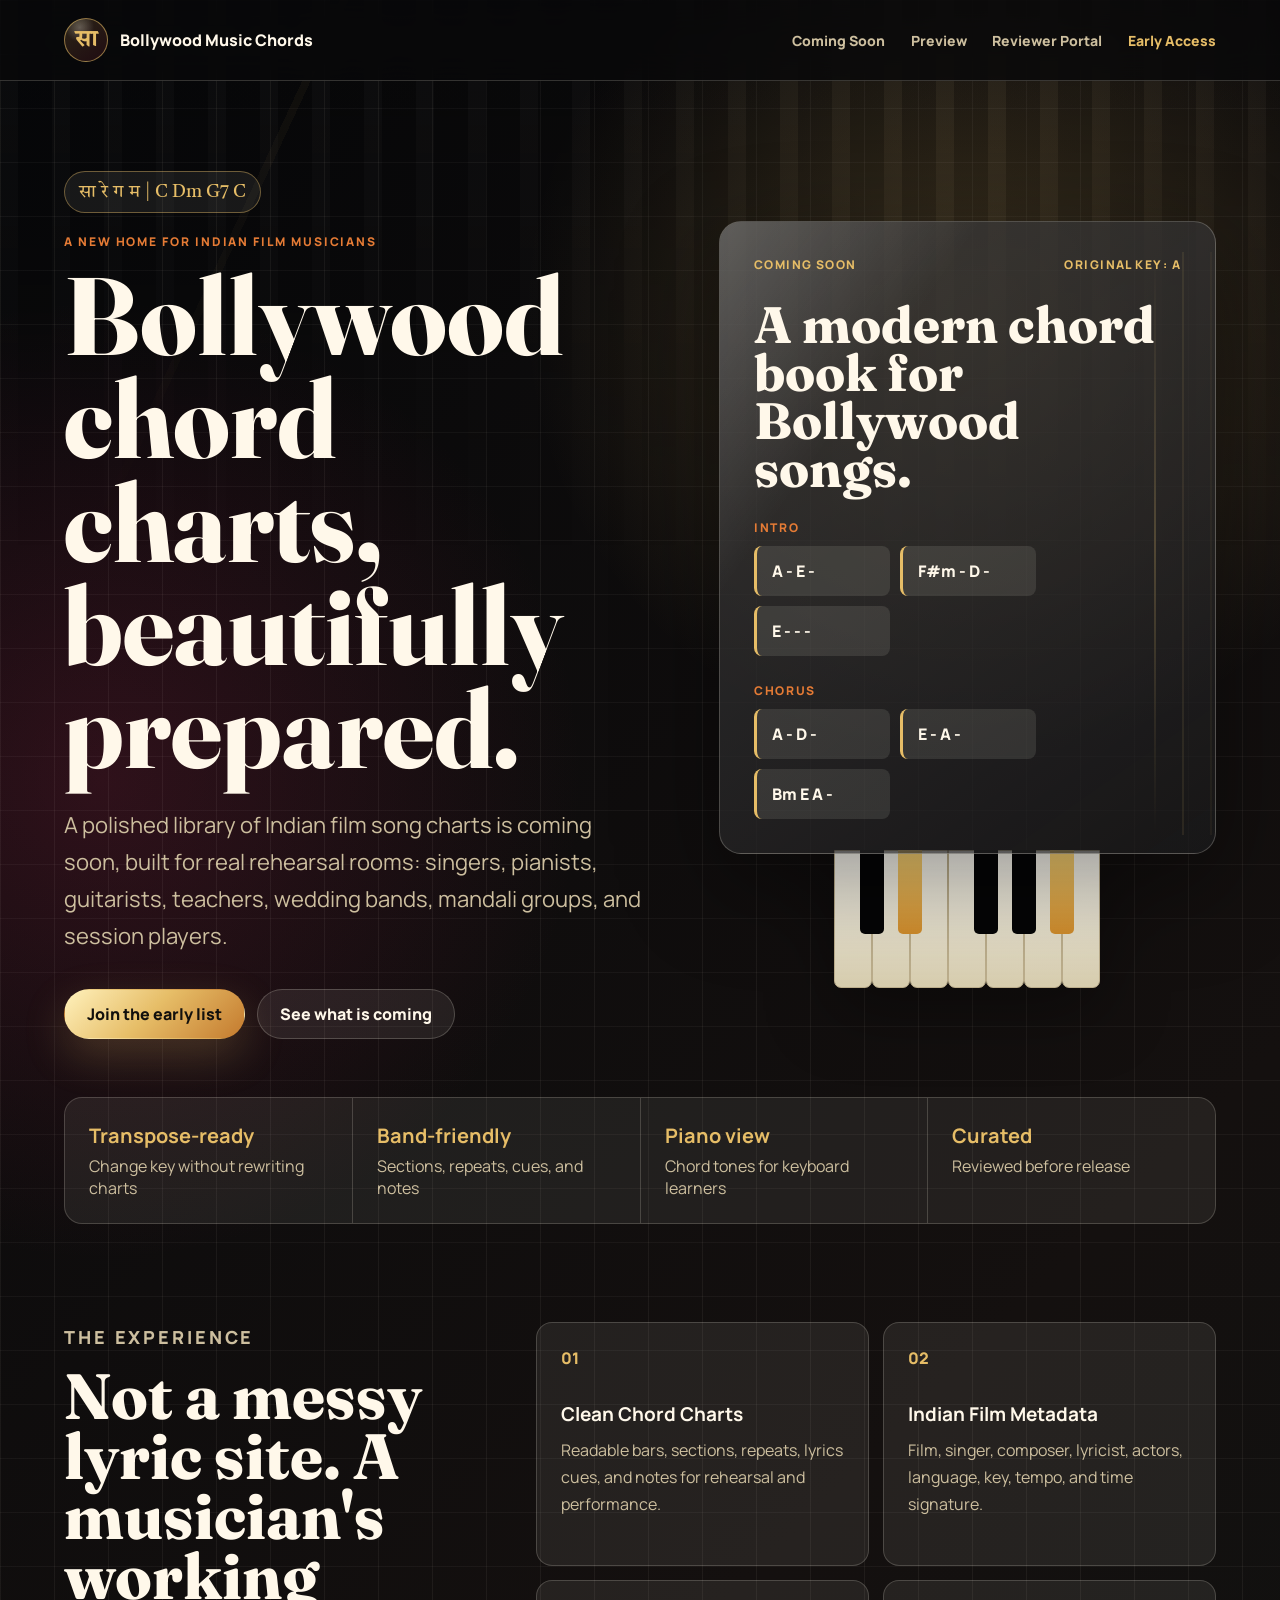
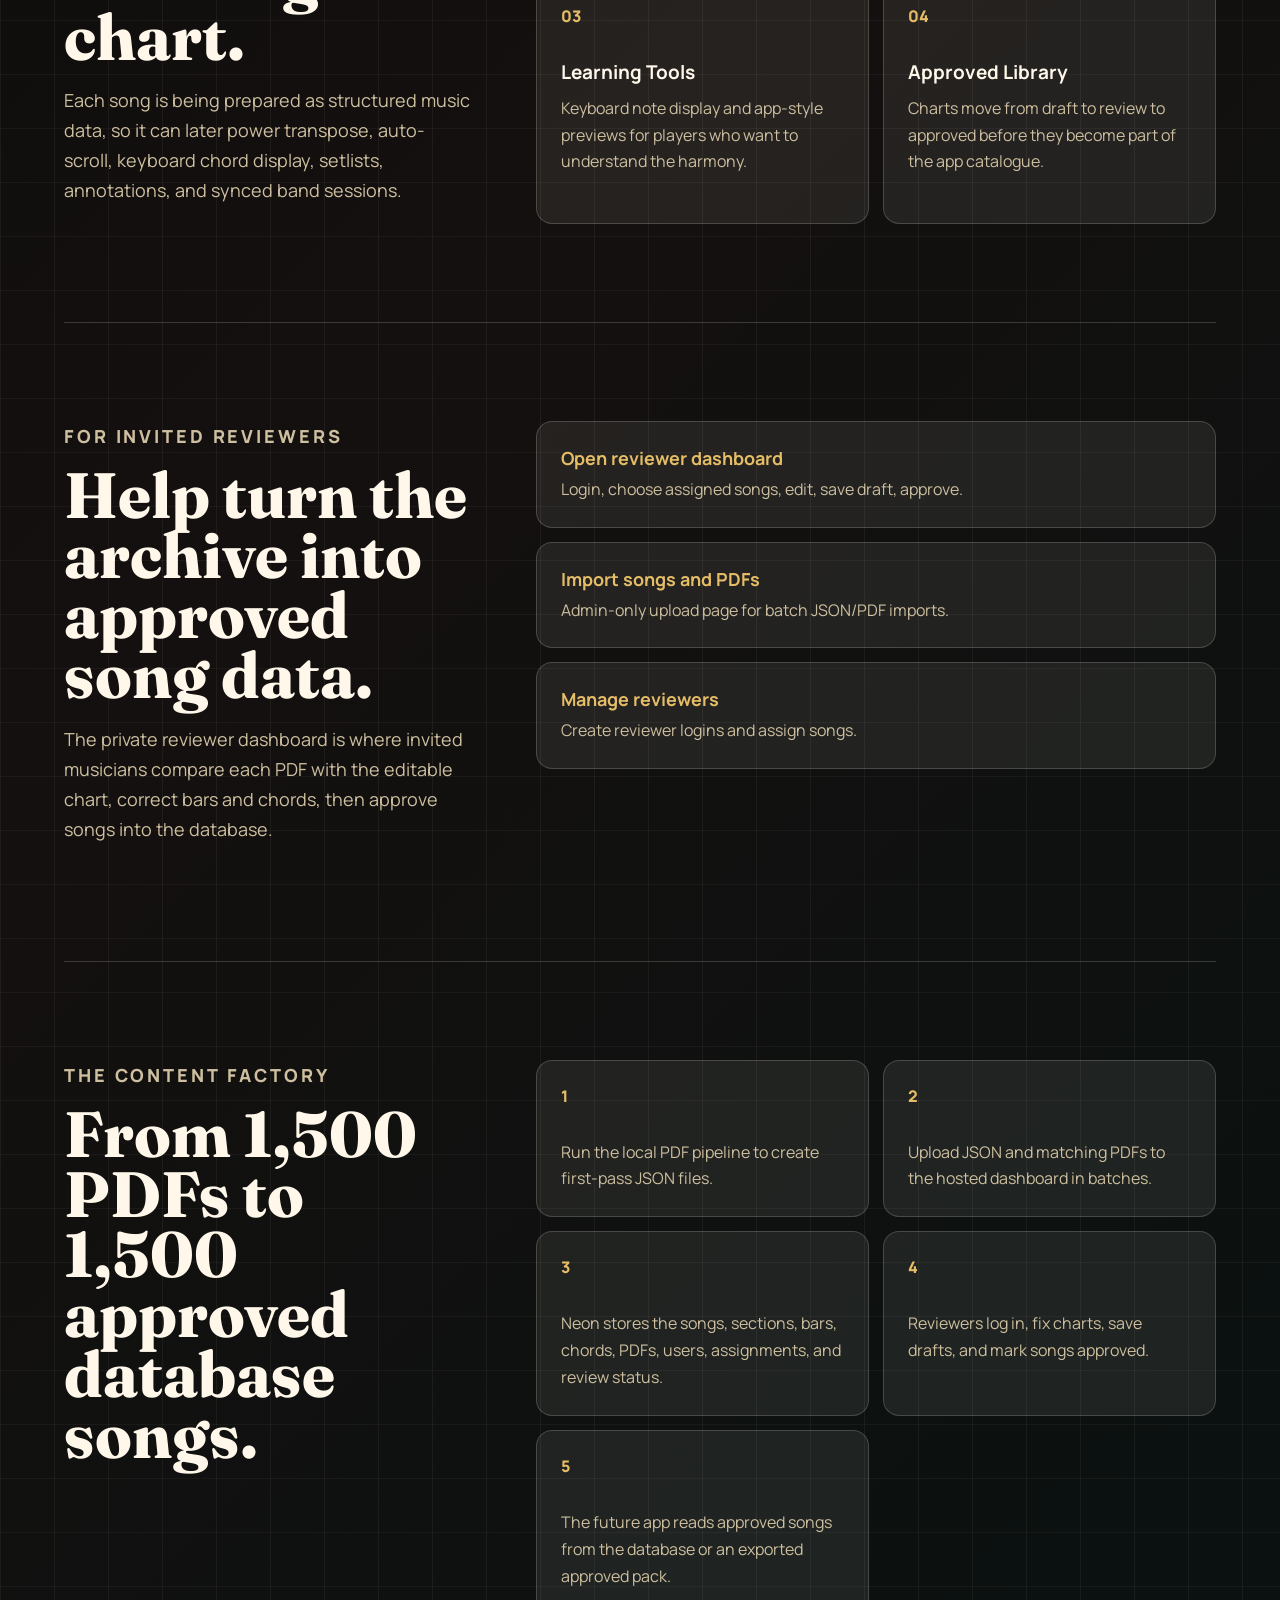
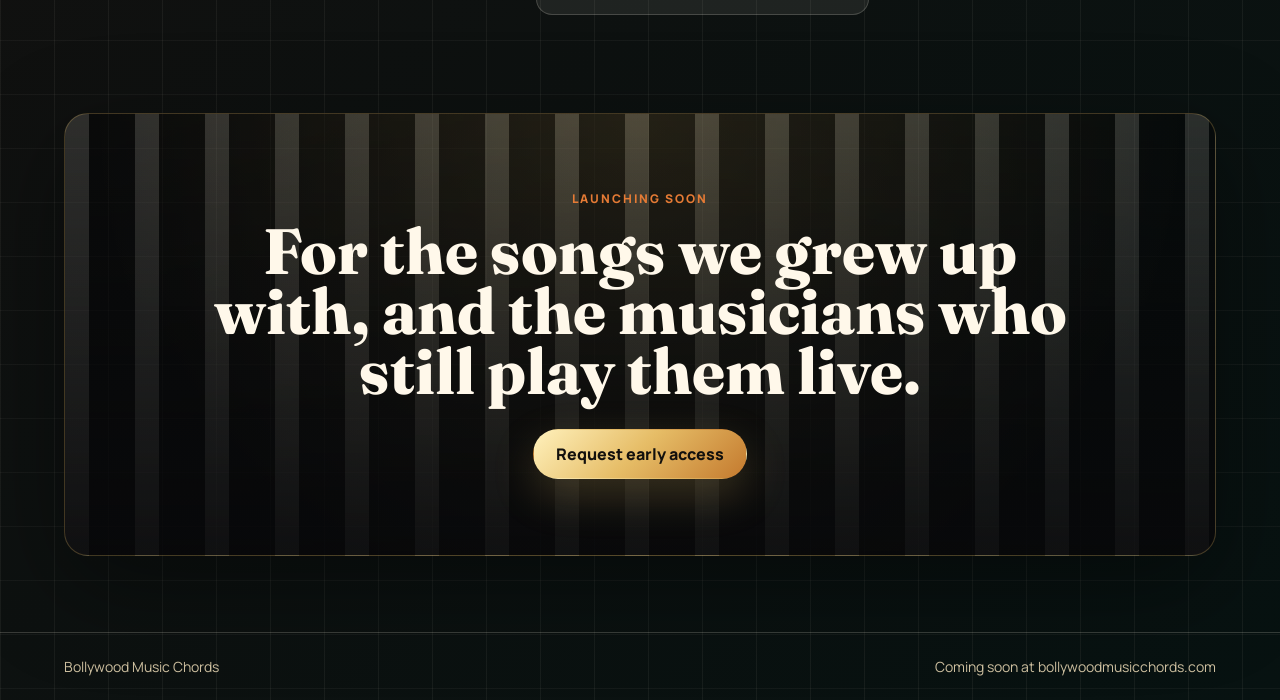
==== index.html @ 5c62defc "Initial public landing page" ====
<!doctype html>
<html lang="en">
<head>
  <meta charset="utf-8">
  <meta name="viewport" content="width=device-width, initial-scale=1">
  <title>Bollywood Music Chords | Coming Soon</title>
  <meta name="description" content="A premium Indian film music chord chart library for singers, pianists, guitarists, teachers, bands, and worship or event musicians. Coming soon.">
  <link rel="preconnect" href="https://fonts.googleapis.com">
  <link rel="preconnect" href="https://fonts.gstatic.com" crossorigin>
  <link href="https://fonts.googleapis.com/css2?family=Fraunces:opsz,wght@9..144,650;9..144,760&family=Manrope:wght@400;600;700;800&family=Tiro+Devanagari+Hindi:ital@0;1&display=swap" rel="stylesheet">
  <link rel="stylesheet" href="styles.css">
</head>
<body>
  <header class="site-header">
    <a class="brand" href="#top" aria-label="Bollywood Music Chords home">
      <span class="brand-mark">सा</span>
      <span>Bollywood Music Chords</span>
    </a>
    <nav aria-label="Primary navigation">
      <a href="#coming-soon">Coming Soon</a>
      <a href="#preview">Preview</a>
      <a href="#reviewers">Reviewer Portal</a>
      <a class="nav-cta" href="mailto:hello@bollywoodmusicchords.com?subject=Early%20access">Early Access</a>
    </nav>
  </header>

  <main id="top">
    <section class="hero" id="coming-soon">
      <div class="hero-copy">
        <p class="raag-line">सा रे ग म | C Dm G7 C</p>
        <p class="eyebrow">A new home for Indian film musicians</p>
        <h1>Bollywood chord charts, beautifully prepared.</h1>
        <p class="hero-text">A polished library of Indian film song charts is coming soon, built for real rehearsal rooms: singers, pianists, guitarists, teachers, wedding bands, mandali groups, and session players.</p>
        <div class="hero-actions">
          <a class="button primary" href="mailto:hello@bollywoodmusicchords.com?subject=Please%20add%20me%20to%20the%20early%20access%20list">Join the early list</a>
          <a class="button secondary" href="#preview">See what is coming</a>
        </div>
      </div>

      <div class="stage-visual" aria-label="Piano themed chord chart preview">
        <div class="tanpura-line"></div>
        <div class="chart-card">
          <div class="chart-header">
            <span>Coming Soon</span>
            <span>Original Key: A</span>
          </div>
          <h2>A modern chord book for Bollywood songs.</h2>
          <div class="chart-section">
            <p>Intro</p>
            <div class="bar-row">
              <span>A - E -</span>
              <span>F#m - D -</span>
              <span>E - - -</span>
            </div>
          </div>
          <div class="chart-section">
            <p>Chorus</p>
            <div class="bar-row">
              <span>A - D -</span>
              <span>E - A -</span>
              <span>Bm E A -</span>
            </div>
          </div>
        </div>
        <div class="piano">
          <i></i><b></b><i></i><b class="lit"></b><i></i><i></i><b></b><i></i><b></b><i></i><b class="lit"></b><i></i>
        </div>
      </div>
    </section>

    <section class="launch-strip">
      <div>
        <strong>Transpose-ready</strong>
        <span>Change key without rewriting charts</span>
      </div>
      <div>
        <strong>Band-friendly</strong>
        <span>Sections, repeats, cues, and notes</span>
      </div>
      <div>
        <strong>Piano view</strong>
        <span>Chord tones for keyboard learners</span>
      </div>
      <div>
        <strong>Curated</strong>
        <span>Reviewed before release</span>
      </div>
    </section>

    <section class="preview-section" id="preview">
      <div class="section-copy">
        <p class="eyebrow">The experience</p>
        <h2>Not a messy lyric site. A musician's working chart.</h2>
        <p>Each song is being prepared as structured music data, so it can later power transpose, auto-scroll, keyboard chord display, setlists, annotations, and synced band sessions.</p>
      </div>
      <div class="feature-grid">
        <article>
          <span>01</span>
          <h3>Clean Chord Charts</h3>
          <p>Readable bars, sections, repeats, lyrics cues, and notes for rehearsal and performance.</p>
        </article>
        <article>
          <span>02</span>
          <h3>Indian Film Metadata</h3>
          <p>Film, singer, composer, lyricist, actors, language, key, tempo, and time signature.</p>
        </article>
        <article>
          <span>03</span>
          <h3>Learning Tools</h3>
          <p>Keyboard note display and app-style previews for players who want to understand the harmony.</p>
        </article>
        <article>
          <span>04</span>
          <h3>Approved Library</h3>
          <p>Charts move from draft to review to approved before they become part of the app catalogue.</p>
        </article>
      </div>
    </section>

    <section class="reviewer-section" id="reviewers">
      <div>
        <p class="eyebrow">For invited reviewers</p>
        <h2>Help turn the archive into approved song data.</h2>
        <p>The private reviewer dashboard is where invited musicians compare each PDF with the editable chart, correct bars and chords, then approve songs into the database.</p>
      </div>
      <div class="reviewer-links">
        <a class="link-card" href="https://indian-music-chord-pipeline.onrender.com/">
          <strong>Open reviewer dashboard</strong>
          <span>Login, choose assigned songs, edit, save draft, approve.</span>
        </a>
        <a class="link-card" href="https://indian-music-chord-pipeline.onrender.com/admin/import-json">
          <strong>Import songs and PDFs</strong>
          <span>Admin-only upload page for batch JSON/PDF imports.</span>
        </a>
        <a class="link-card" href="https://indian-music-chord-pipeline.onrender.com/admin/users">
          <strong>Manage reviewers</strong>
          <span>Create reviewer logins and assign songs.</span>
        </a>
      </div>
    </section>

    <section class="factory-section">
      <div class="section-copy">
        <p class="eyebrow">The content factory</p>
        <h2>From 1,500 PDFs to 1,500 approved database songs.</h2>
      </div>
      <div class="factory-steps">
        <article><strong>1</strong><p>Run the local PDF pipeline to create first-pass JSON files.</p></article>
        <article><strong>2</strong><p>Upload JSON and matching PDFs to the hosted dashboard in batches.</p></article>
        <article><strong>3</strong><p>Neon stores the songs, sections, bars, chords, PDFs, users, assignments, and review status.</p></article>
        <article><strong>4</strong><p>Reviewers log in, fix charts, save drafts, and mark songs approved.</p></article>
        <article><strong>5</strong><p>The future app reads approved songs from the database or an exported approved pack.</p></article>
      </div>
    </section>

    <section class="cta">
      <p class="eyebrow">Launching soon</p>
      <h2>For the songs we grew up with, and the musicians who still play them live.</h2>
      <a class="button primary" href="mailto:hello@bollywoodmusicchords.com?subject=Bollywood%20Music%20Chords%20early%20access">Request early access</a>
    </section>
  </main>

  <footer>
    <span>Bollywood Music Chords</span>
    <span>Coming soon at bollywoodmusicchords.com</span>
  </footer>
</body>
</html>
---- styles.css ----
:root {
  --ink: #fff8ea;
  --muted: #cdbf9f;
  --deep: #0b0d0f;
  --deep-2: #15100f;
  --panel: rgba(255, 248, 234, .08);
  --panel-strong: rgba(255, 248, 234, .14);
  --line: rgba(255, 248, 234, .18);
  --gold: #e6bd67;
  --saffron: #e57b35;
  --ruby: #9f2449;
  --teal: #0fa6a0;
  --shadow: 0 30px 100px rgba(0, 0, 0, .42);
}

* {
  box-sizing: border-box;
}

html {
  scroll-behavior: smooth;
}

body {
  margin: 0;
  color: var(--ink);
  background:
    linear-gradient(90deg, rgba(255, 248, 234, .055) 1px, transparent 1px),
    linear-gradient(rgba(255, 248, 234, .045) 1px, transparent 1px),
    radial-gradient(circle at 76% 8%, rgba(230, 189, 103, .24), transparent 28rem),
    radial-gradient(circle at 8% 20%, rgba(159, 36, 73, .24), transparent 30rem),
    linear-gradient(135deg, #07080a 0%, #14100f 45%, #071211 100%);
  background-size: 54px 54px, 54px 54px, auto, auto, auto;
  font-family: "Manrope", system-ui, sans-serif;
}

body::before {
  content: "";
  position: fixed;
  inset: 0;
  z-index: -1;
  opacity: .48;
  background:
    linear-gradient(115deg, transparent 0 20%, rgba(230, 189, 103, .12) 20% 20.5%, transparent 20.5% 100%),
    repeating-linear-gradient(90deg, rgba(255, 248, 234, .06) 0 18px, rgba(5, 5, 6, .62) 18px 52px);
  mask-image: linear-gradient(to bottom, rgba(0, 0, 0, .78), transparent 62%);
  pointer-events: none;
}

a {
  color: inherit;
  text-decoration: none;
}

.site-header {
  position: sticky;
  top: 0;
  z-index: 20;
  display: flex;
  align-items: center;
  justify-content: space-between;
  gap: 24px;
  padding: 18px clamp(18px, 5vw, 76px);
  border-bottom: 1px solid var(--line);
  background: rgba(8, 8, 10, .78);
  backdrop-filter: blur(18px);
}

.brand,
nav,
.hero-actions,
.launch-strip,
.chart-header,
.bar-row,
.reviewer-links,
footer {
  display: flex;
}

.brand {
  align-items: center;
  gap: 12px;
  font-weight: 800;
}

.brand-mark {
  display: grid;
  width: 44px;
  height: 44px;
  place-items: center;
  border: 1px solid rgba(230, 189, 103, .58);
  border-radius: 50%;
  color: var(--gold);
  background:
    radial-gradient(circle at 35% 20%, rgba(255, 248, 234, .28), transparent 34%),
    linear-gradient(145deg, rgba(230, 189, 103, .16), rgba(159, 36, 73, .16));
  font-family: "Tiro Devanagari Hindi", serif;
  font-size: 23px;
}

nav {
  align-items: center;
  gap: clamp(12px, 2vw, 28px);
  color: var(--muted);
  font-size: 14px;
  font-weight: 800;
}

nav a {
  white-space: nowrap;
}

.nav-cta {
  color: var(--gold);
}

.hero {
  min-height: calc(100vh - 81px);
  display: grid;
  grid-template-columns: minmax(0, 1fr) minmax(430px, .86fr);
  align-items: center;
  gap: clamp(34px, 6vw, 92px);
  padding: clamp(52px, 7vw, 110px) clamp(18px, 5vw, 76px) 58px;
}

.hero-copy {
  max-width: 840px;
}

.raag-line {
  display: inline-flex;
  margin: 0 0 20px;
  border: 1px solid rgba(230, 189, 103, .42);
  border-radius: 999px;
  padding: 8px 14px;
  color: var(--gold);
  background: rgba(255, 248, 234, .07);
  font-family: "Tiro Devanagari Hindi", serif;
  font-size: 18px;
}

.eyebrow {
  margin: 0 0 14px;
  color: var(--saffron);
  font-size: 12px;
  font-weight: 800;
  letter-spacing: .16em;
  text-transform: uppercase;
}

h1,
h2 {
  margin: 0;
  font-family: "Fraunces", serif;
  font-weight: 760;
  line-height: .94;
  letter-spacing: 0;
}

h1 {
  max-width: 900px;
  font-size: clamp(52px, 8.6vw, 116px);
}

h2 {
  font-size: clamp(34px, 5vw, 72px);
}

h3 {
  margin: 0 0 10px;
  font-size: 19px;
}

.hero-text,
.section-copy p,
.reviewer-section p,
.feature-grid p,
.factory-steps p,
.link-card span {
  color: var(--muted);
  line-height: 1.68;
}

.hero-text {
  max-width: 720px;
  margin: 26px 0 0;
  font-size: clamp(18px, 2vw, 22px);
}

.hero-actions {
  flex-wrap: wrap;
  gap: 12px;
  margin-top: 34px;
}

.button {
  display: inline-flex;
  min-height: 50px;
  align-items: center;
  justify-content: center;
  border: 1px solid transparent;
  border-radius: 999px;
  padding: 0 22px;
  font-weight: 800;
}

.button.primary {
  color: #12100d;
  background: linear-gradient(135deg, #fff1bc, var(--gold) 48%, #c47a2e);
  box-shadow: 0 16px 44px rgba(230, 189, 103, .22);
}

.button.secondary {
  color: var(--ink);
  border-color: rgba(255, 248, 234, .2);
  background: rgba(255, 248, 234, .08);
}

.stage-visual {
  position: relative;
  min-height: 560px;
  display: grid;
  align-content: end;
}

.tanpura-line {
  position: absolute;
  top: 4%;
  right: 12%;
  bottom: 20%;
  width: 2px;
  background: linear-gradient(to bottom, transparent, rgba(230, 189, 103, .9), transparent);
  box-shadow: 28px 0 0 rgba(230, 189, 103, .34), 56px 0 0 rgba(230, 189, 103, .18);
}

.chart-card {
  position: relative;
  z-index: 1;
  overflow: hidden;
  border: 1px solid rgba(255, 248, 234, .22);
  border-radius: 22px;
  padding: clamp(22px, 3vw, 34px);
  background:
    linear-gradient(145deg, rgba(255, 248, 234, .16), rgba(255, 248, 234, .045)),
    rgba(12, 12, 14, .72);
  box-shadow: var(--shadow);
}

.chart-card::before {
  content: "";
  position: absolute;
  inset: 0;
  background: linear-gradient(125deg, rgba(255, 255, 255, .2), transparent 28%);
  pointer-events: none;
}

.chart-header {
  position: relative;
  justify-content: space-between;
  gap: 12px;
  margin-bottom: 28px;
  color: var(--gold);
  font-size: 12px;
  font-weight: 800;
  letter-spacing: .12em;
  text-transform: uppercase;
}

.chart-card h2 {
  position: relative;
  max-width: 460px;
  font-size: clamp(34px, 4vw, 54px);
}

.chart-section {
  position: relative;
  margin-top: 26px;
}

.chart-section p {
  margin: 0 0 10px;
  color: var(--saffron);
  font-size: 12px;
  font-weight: 800;
  letter-spacing: .14em;
  text-transform: uppercase;
}

.bar-row {
  flex-wrap: wrap;
  gap: 10px;
}

.bar-row span {
  min-width: 136px;
  border-left: 3px solid var(--gold);
  border-radius: 8px;
  padding: 14px 15px;
  background: rgba(255, 248, 234, .1);
  font-weight: 800;
}

.piano {
  display: flex;
  align-items: flex-start;
  margin: -4px auto 0;
  filter: drop-shadow(0 24px 34px rgba(0, 0, 0, .35));
}

.piano i,
.piano b {
  display: block;
}

.piano i {
  width: 38px;
  height: 138px;
  border: 1px solid #bcae8c;
  border-radius: 0 0 7px 7px;
  background: linear-gradient(to bottom, #fffdf6, #d7cdae);
}

.piano b {
  z-index: 2;
  width: 24px;
  height: 84px;
  margin: 0 -12px;
  border-radius: 0 0 5px 5px;
  background: #050506;
}

.piano .lit {
  background: linear-gradient(to bottom, #ffd978, #d28d2c);
}

.launch-strip,
.preview-section,
.reviewer-section,
.factory-section,
.cta {
  margin: 0 clamp(18px, 5vw, 76px);
}

.launch-strip {
  overflow: hidden;
  border: 1px solid var(--line);
  border-radius: 18px;
  background: rgba(255, 248, 234, .07);
}

.launch-strip div {
  flex: 1;
  min-width: 0;
  padding: 24px;
  border-right: 1px solid var(--line);
}

.launch-strip div:last-child {
  border-right: 0;
}

.launch-strip strong,
.launch-strip span {
  display: block;
}

.launch-strip strong {
  color: var(--gold);
  font-size: 20px;
}

.launch-strip span {
  margin-top: 6px;
  color: var(--muted);
}

.preview-section,
.reviewer-section,
.factory-section {
  display: grid;
  grid-template-columns: .75fr 1.25fr;
  gap: clamp(28px, 5vw, 76px);
  padding: 98px 0;
}

.section-copy {
  max-width: 680px;
}

.section-copy p,
.reviewer-section p {
  font-size: 18px;
}

.feature-grid,
.factory-steps {
  display: grid;
  grid-template-columns: repeat(2, minmax(0, 1fr));
  gap: 14px;
}

.feature-grid article,
.factory-steps article,
.link-card {
  border: 1px solid var(--line);
  border-radius: 16px;
  padding: 24px;
  background: var(--panel);
}

.feature-grid span,
.factory-steps strong {
  display: inline-flex;
  margin-bottom: 32px;
  color: var(--gold);
  font-weight: 800;
}

.feature-grid p,
.factory-steps p {
  margin: 0;
}

.reviewer-section {
  align-items: start;
  border-top: 1px solid var(--line);
  border-bottom: 1px solid var(--line);
}

.reviewer-links {
  flex-direction: column;
  gap: 14px;
}

.link-card {
  transition: border-color .2s ease, transform .2s ease, background .2s ease;
}

.link-card:hover {
  transform: translateY(-2px);
  border-color: rgba(230, 189, 103, .7);
  background: var(--panel-strong);
}

.link-card strong,
.link-card span {
  display: block;
}

.link-card strong {
  margin-bottom: 6px;
  color: var(--gold);
  font-size: 18px;
}

.cta {
  min-height: 420px;
  display: grid;
  place-items: center;
  margin-bottom: 76px;
  border: 1px solid rgba(230, 189, 103, .26);
  border-radius: 24px;
  padding: clamp(36px, 6vw, 76px);
  text-align: center;
  background:
    linear-gradient(rgba(8, 8, 10, .24), rgba(8, 8, 10, .84)),
    repeating-linear-gradient(90deg, rgba(255, 248, 234, .18) 0 24px, rgba(0, 0, 0, .34) 24px 70px),
    radial-gradient(circle at 50% 0%, rgba(230, 189, 103, .26), transparent 34rem);
  box-shadow: var(--shadow);
}

.cta h2 {
  max-width: 900px;
}

.cta .button {
  margin-top: 28px;
}

footer {
  justify-content: space-between;
  gap: 18px;
  padding: 24px clamp(18px, 5vw, 76px);
  border-top: 1px solid var(--line);
  color: var(--muted);
  font-size: 14px;
}

@media (max-width: 980px) {
  .site-header,
  footer {
    align-items: flex-start;
    flex-direction: column;
  }

  nav {
    width: 100%;
    overflow-x: auto;
    padding-bottom: 4px;
  }

  .hero,
  .preview-section,
  .reviewer-section,
  .factory-section {
    grid-template-columns: 1fr;
  }

  .stage-visual {
    min-height: 0;
  }

  .launch-strip {
    flex-wrap: wrap;
  }

  .launch-strip div {
    flex-basis: 50%;
  }
}

@media (max-width: 640px) {
  .hero {
    padding-top: 38px;
  }

  h1 {
    font-size: clamp(46px, 15vw, 68px);
  }

  .hero-actions .button,
  .cta .button {
    width: 100%;
  }

  .chart-header,
  .launch-strip,
  .feature-grid,
  .factory-steps {
    display: grid;
    grid-template-columns: 1fr;
  }

  .launch-strip div {
    border-right: 0;
    border-bottom: 1px solid var(--line);
  }

  .launch-strip div:last-child {
    border-bottom: 0;
  }

  .piano i {
    width: 28px;
    height: 112px;
  }

  .piano b {
    width: 18px;
    height: 70px;
    margin: 0 -9px;
  }
}
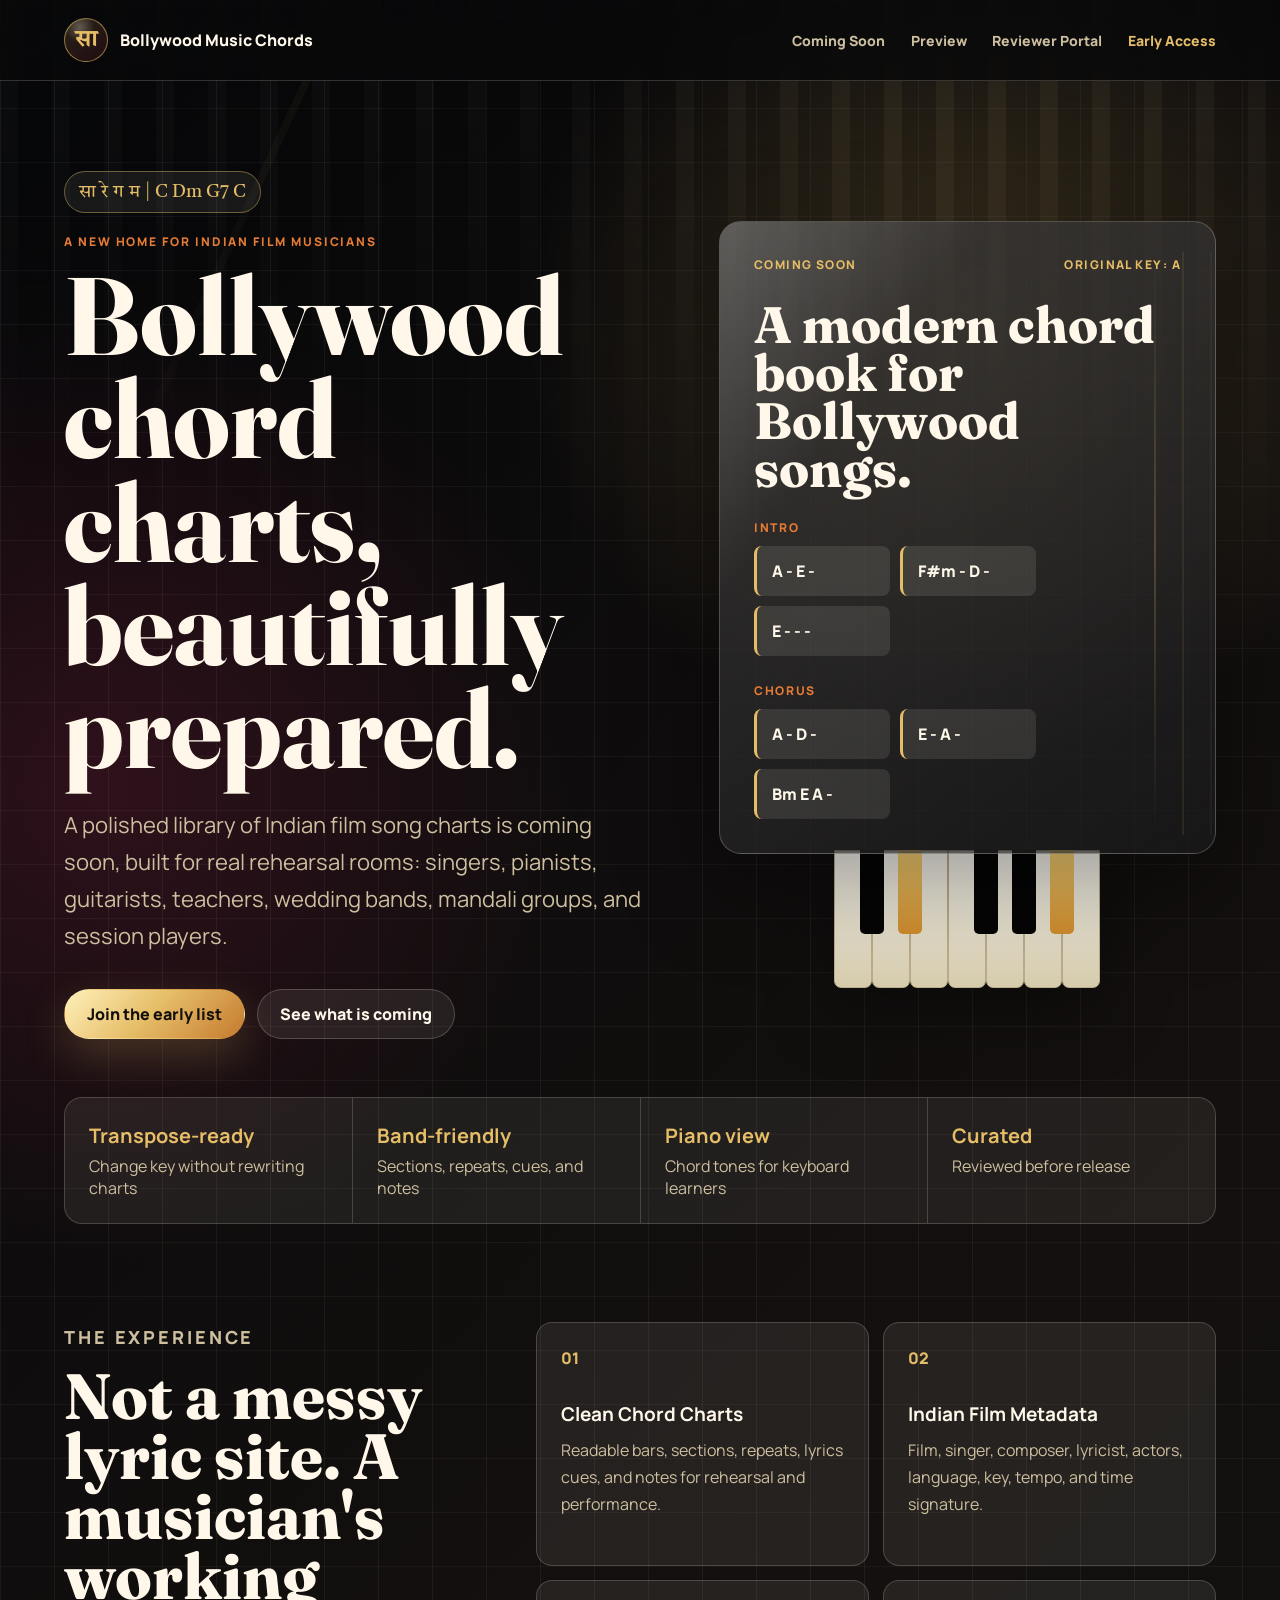
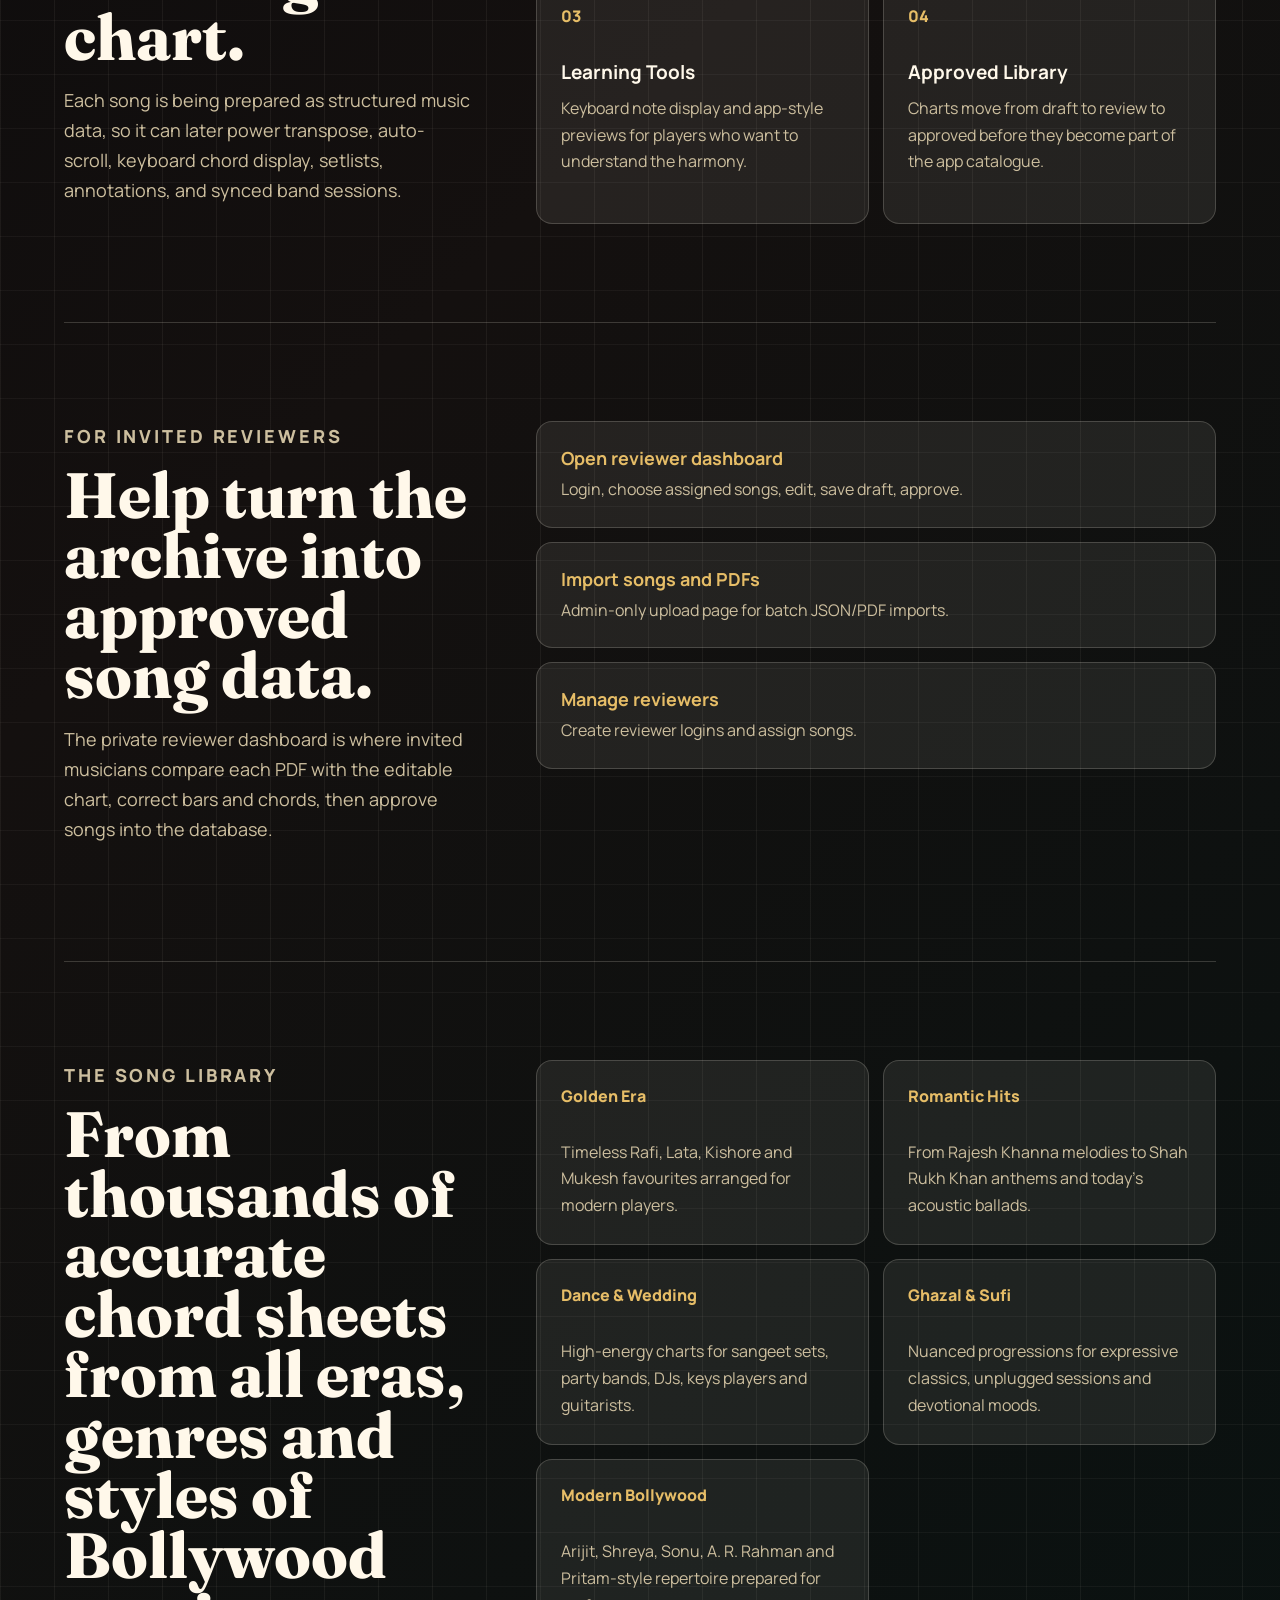
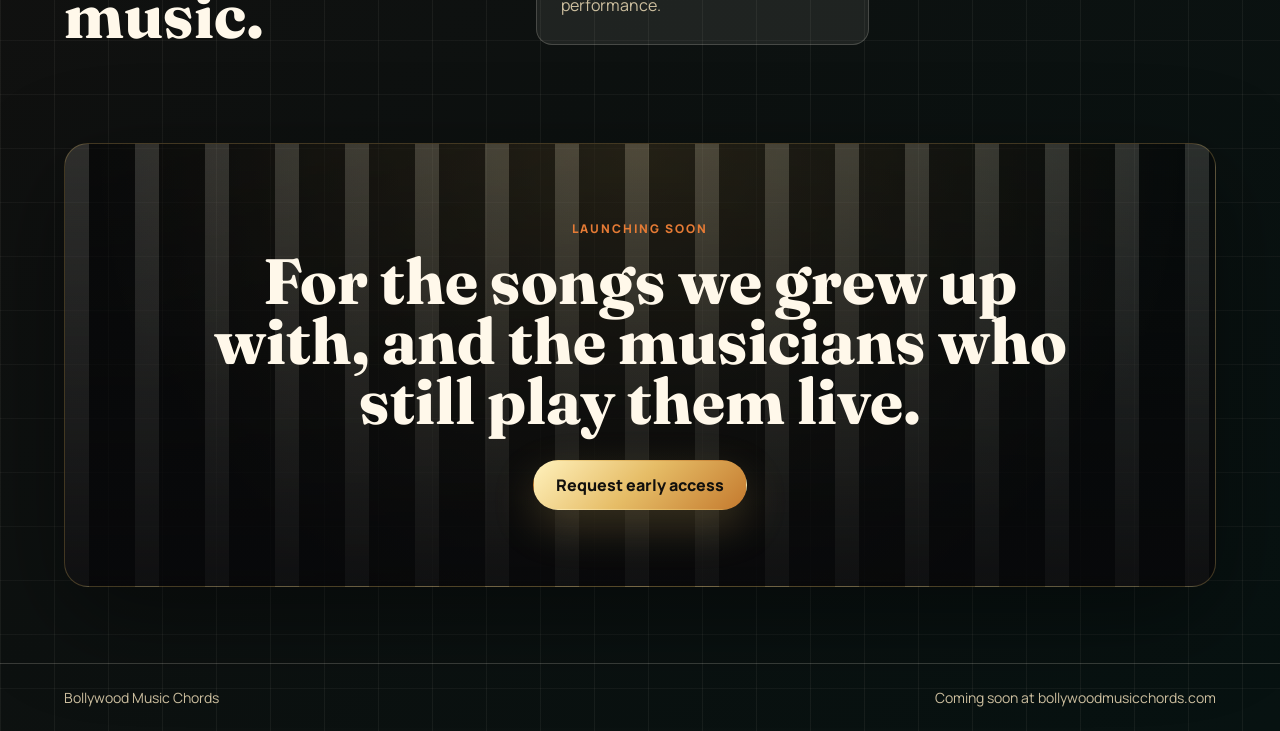
==== commit a6f764b1: "Update public song library copy" ====
--- a/index.html
+++ b/index.html
@@ -20,7 +20,7 @@
       <a href="#coming-soon">Coming Soon</a>
       <a href="#preview">Preview</a>
       <a href="#reviewers">Reviewer Portal</a>
-      <a class="nav-cta" href="mailto:hello@bollywoodmusicchords.com?subject=Early%20access">Early Access</a>
+      <a class="nav-cta" href="mailto:sagarjilka@gmail.com?subject=Early%20access">Early Access</a>
     </nav>
   </header>
 
@@ -32,7 +32,7 @@
         <h1>Bollywood chord charts, beautifully prepared.</h1>
         <p class="hero-text">A polished library of Indian film song charts is coming soon, built for real rehearsal rooms: singers, pianists, guitarists, teachers, wedding bands, mandali groups, and session players.</p>
         <div class="hero-actions">
-          <a class="button primary" href="mailto:hello@bollywoodmusicchords.com?subject=Please%20add%20me%20to%20the%20early%20access%20list">Join the early list</a>
+          <a class="button primary" href="mailto:sagarjilka@gmail.com?subject=Please%20add%20me%20to%20the%20early%20access%20list">Join the early list</a>
           <a class="button secondary" href="#preview">See what is coming</a>
         </div>
       </div>
@@ -141,22 +141,22 @@
 
     <section class="factory-section">
       <div class="section-copy">
-        <p class="eyebrow">The content factory</p>
-        <h2>From 1,500 PDFs to 1,500 approved database songs.</h2>
+        <p class="eyebrow">The song library</p>
+        <h2>From thousands of accurate chord sheets from all eras, genres and styles of Bollywood music.</h2>
       </div>
       <div class="factory-steps">
-        <article><strong>1</strong><p>Run the local PDF pipeline to create first-pass JSON files.</p></article>
-        <article><strong>2</strong><p>Upload JSON and matching PDFs to the hosted dashboard in batches.</p></article>
-        <article><strong>3</strong><p>Neon stores the songs, sections, bars, chords, PDFs, users, assignments, and review status.</p></article>
-        <article><strong>4</strong><p>Reviewers log in, fix charts, save drafts, and mark songs approved.</p></article>
-        <article><strong>5</strong><p>The future app reads approved songs from the database or an exported approved pack.</p></article>
+        <article><strong>Golden Era</strong><p>Timeless Rafi, Lata, Kishore and Mukesh favourites arranged for modern players.</p></article>
+        <article><strong>Romantic Hits</strong><p>From Rajesh Khanna melodies to Shah Rukh Khan anthems and today's acoustic ballads.</p></article>
+        <article><strong>Dance & Wedding</strong><p>High-energy charts for sangeet sets, party bands, DJs, keys players and guitarists.</p></article>
+        <article><strong>Ghazal & Sufi</strong><p>Nuanced progressions for expressive classics, unplugged sessions and devotional moods.</p></article>
+        <article><strong>Modern Bollywood</strong><p>Arijit, Shreya, Sonu, A. R. Rahman and Pritam-style repertoire prepared for performance.</p></article>
       </div>
     </section>
 
     <section class="cta">
       <p class="eyebrow">Launching soon</p>
       <h2>For the songs we grew up with, and the musicians who still play them live.</h2>
-      <a class="button primary" href="mailto:hello@bollywoodmusicchords.com?subject=Bollywood%20Music%20Chords%20early%20access">Request early access</a>
+      <a class="button primary" href="mailto:sagarjilka@gmail.com?subject=Bollywood%20Music%20Chords%20early%20access">Request early access</a>
     </section>
   </main>
 
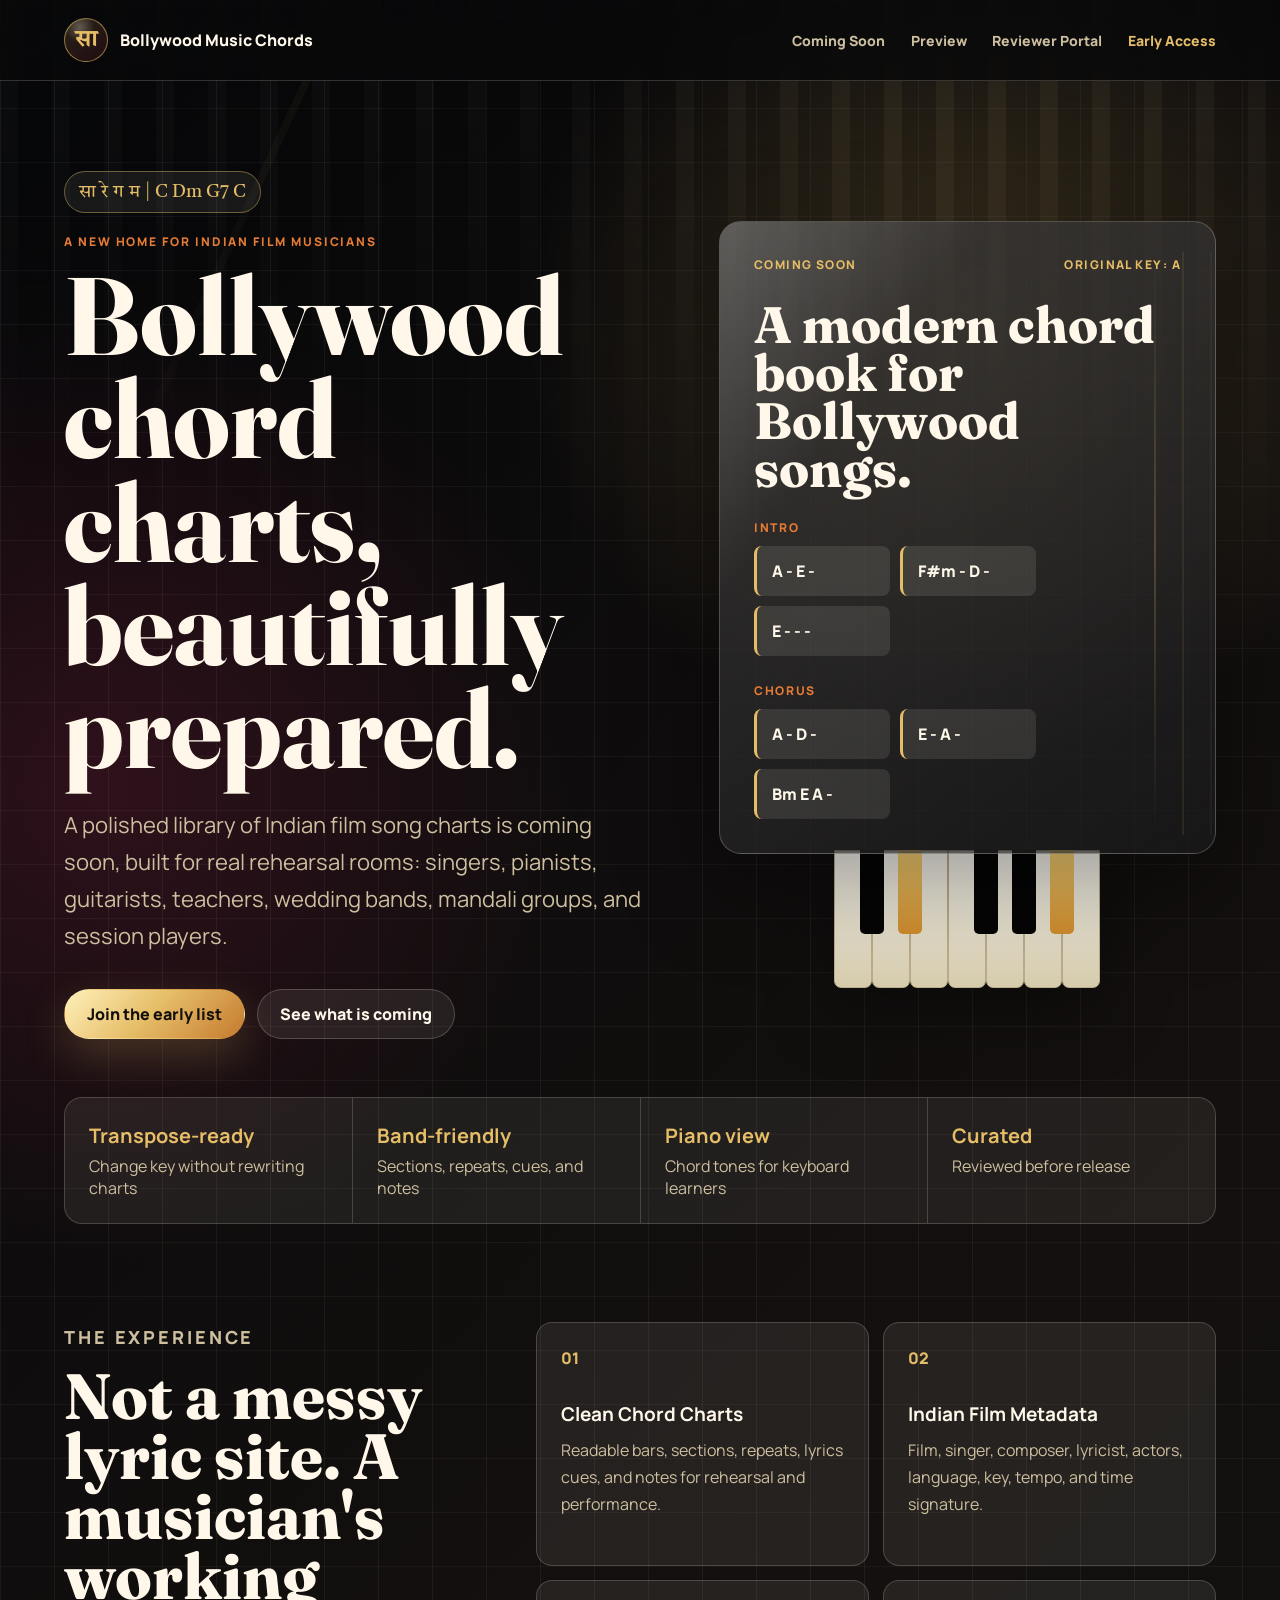
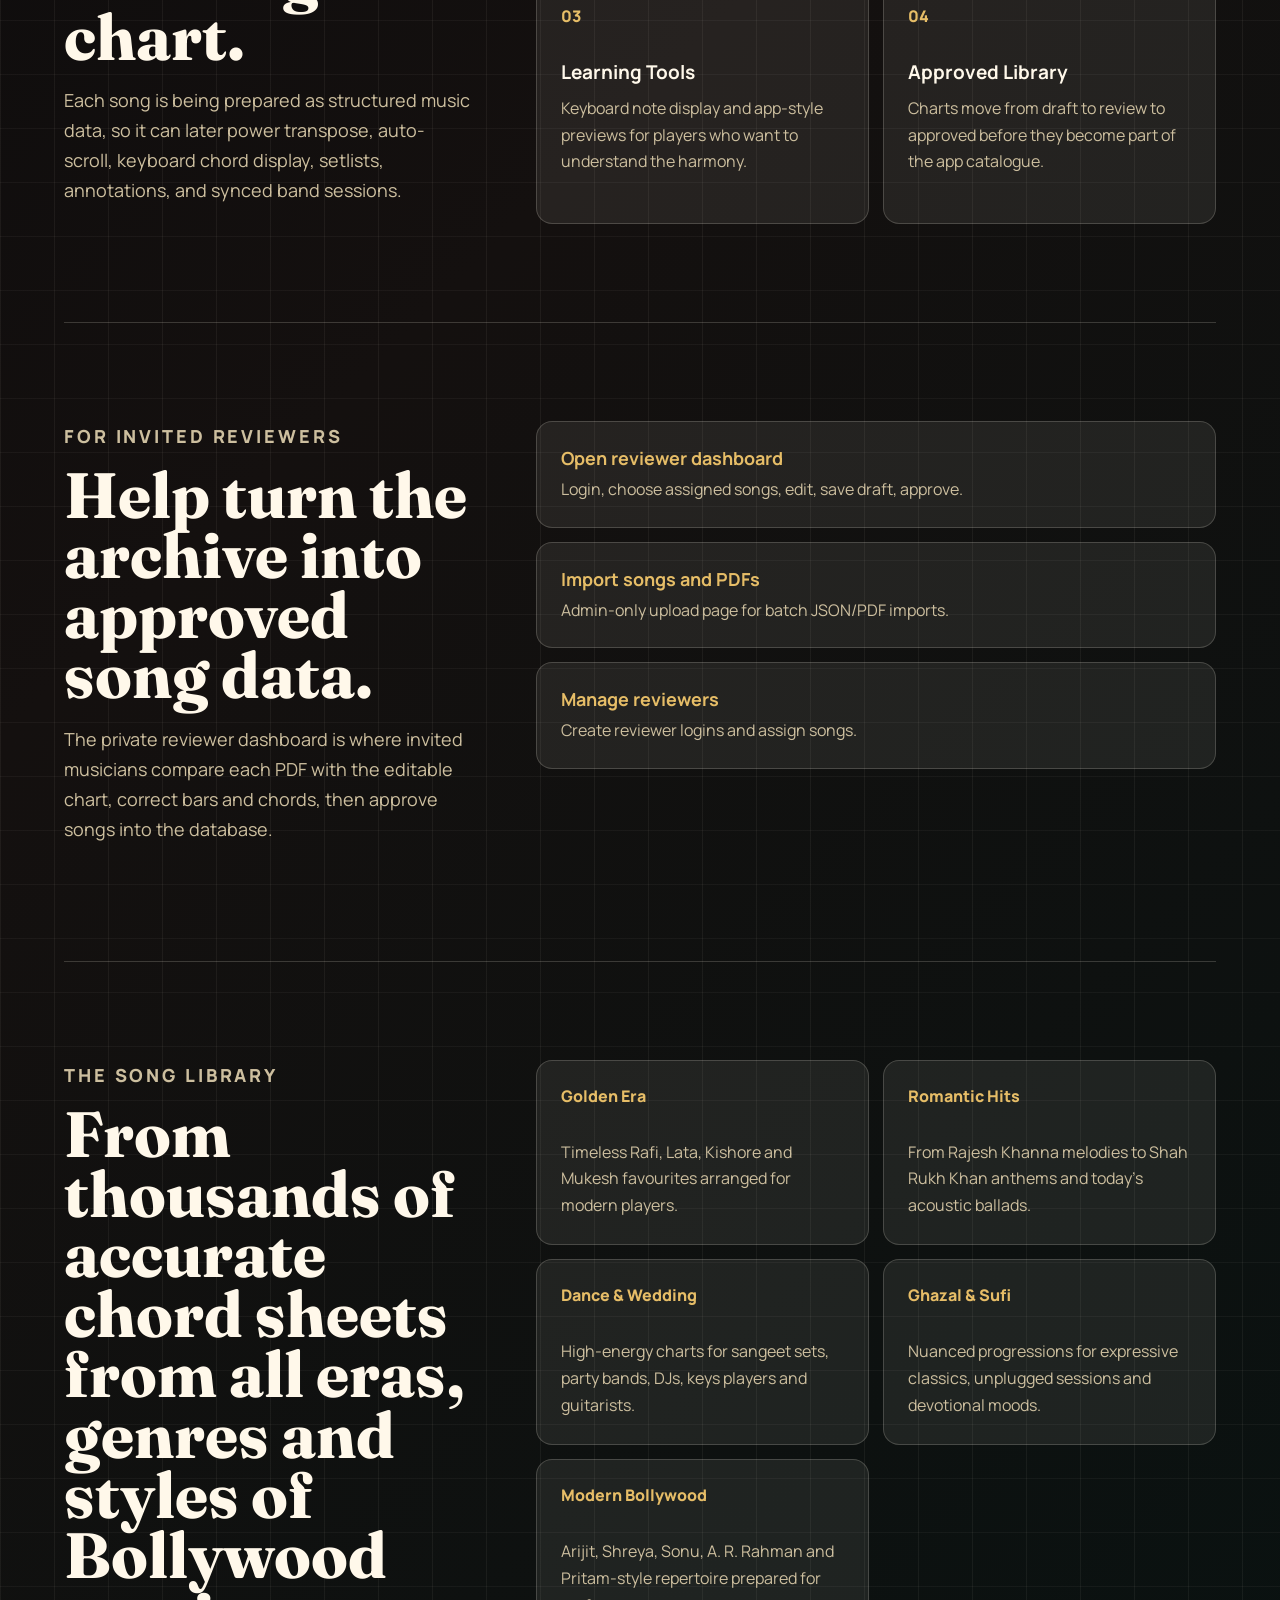
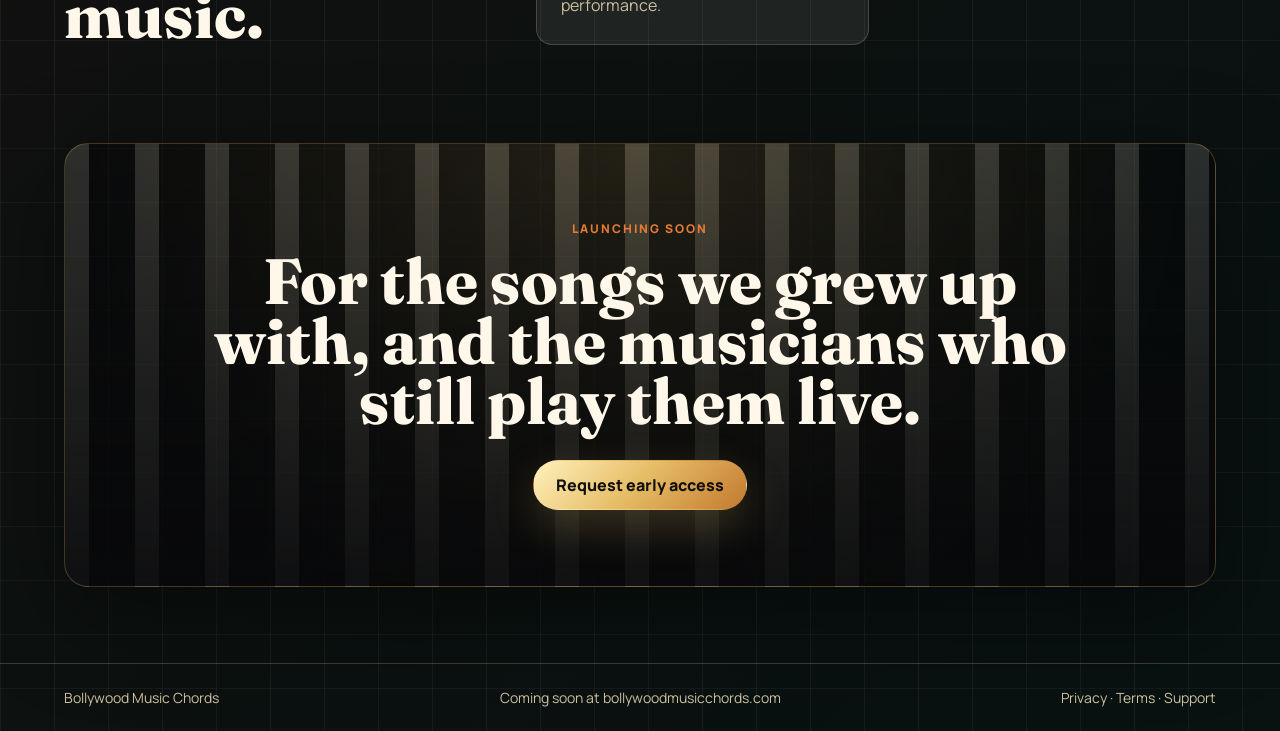
==== commit e26549c6: "Add privacy policy, terms of use and support pages Needed for the TestFlight and Google Play pilot. " ====
--- a/index.html
+++ b/index.html
@@ -163,6 +163,7 @@
   <footer>
     <span>Bollywood Music Chords</span>
     <span>Coming soon at bollywoodmusicchords.com</span>
+    <span><a href="privacy.html">Privacy</a> · <a href="terms.html">Terms</a> · <a href="support.html">Support</a></span>
   </footer>
 </body>
 </html>
